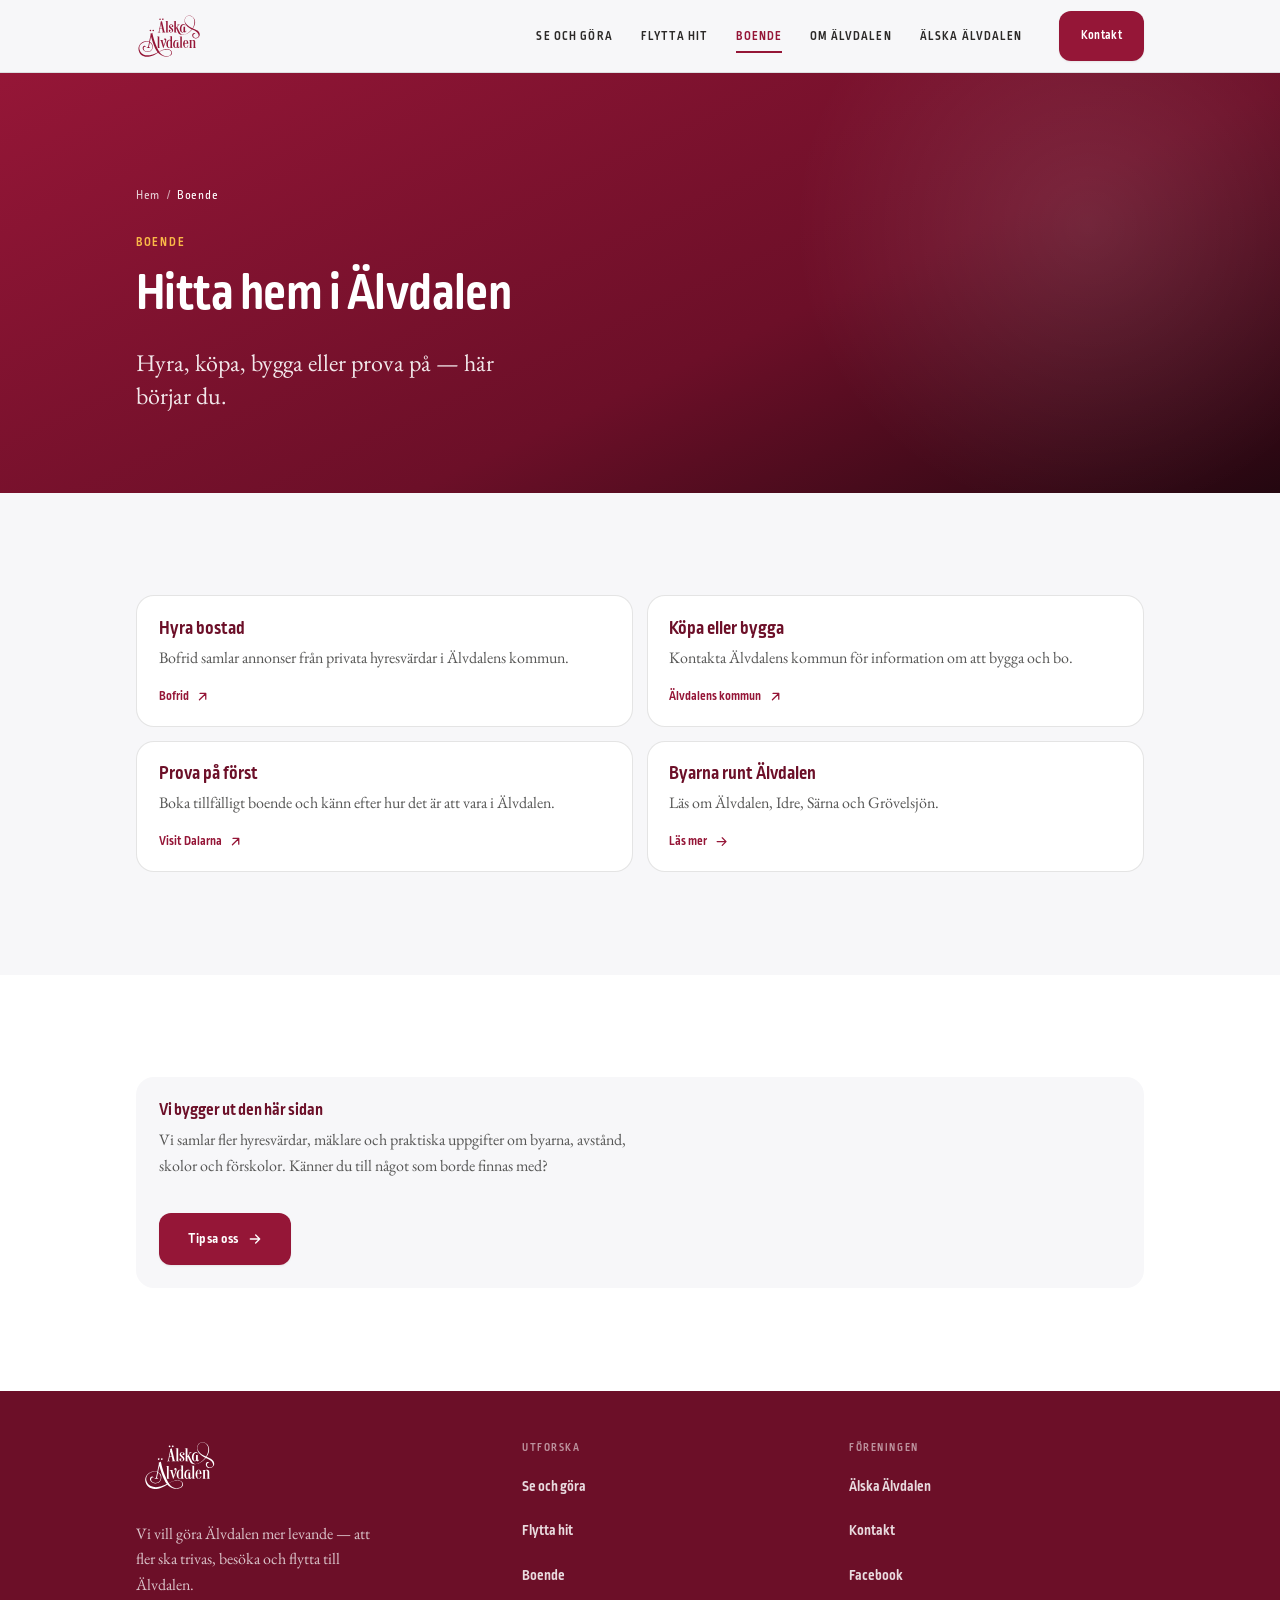
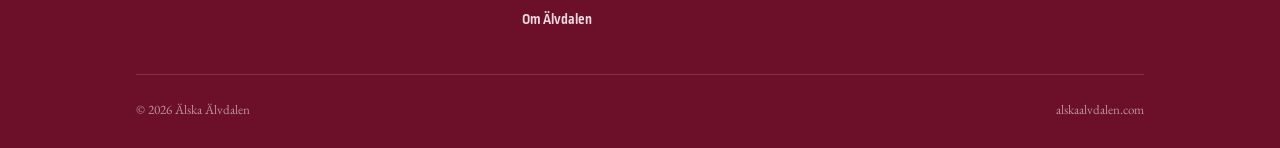
==== boende.html @ d8b23eca "Ny version utifrån mötet 26 okt: målgruppsstruktur, mobil-först, utan video - Ny struktur: Hem, Se o" ====
<!doctype html>
<html lang="sv">
<head>
  <meta charset="UTF-8">
  <meta name="viewport" content="width=device-width, initial-scale=1, viewport-fit=cover">
  <title>Boende i Älvdalen — hyra, köpa och bygga | Älska Älvdalen</title>
  <meta name="description" content="Hitta hem i Älvdalen: hyresbostäder, att köpa eller bygga, tillfälligt boende och byarna runt Älvdalen.">
  <link rel="canonical" href="https://alskaalvdalen.com/boende.html">
  <script>document.documentElement.classList.add('js')</script>

  <link rel="icon" href="assets/img/favicon/favicon.ico" sizes="32x32">
  <link rel="icon" type="image/png" sizes="192x192" href="assets/img/favicon/icon-192.png">
  <link rel="apple-touch-icon" href="assets/img/favicon/apple-touch-icon.png">
  <link rel="manifest" href="assets/img/favicon/site.webmanifest">
  <meta name="theme-color" content="#951637">

  <meta property="og:type" content="website">
  <meta property="og:site_name" content="Älska Älvdalen">
  <meta property="og:title" content="Boende i Älvdalen — hyra, köpa och bygga | Älska Älvdalen">
  <meta property="og:description" content="Hitta hem i Älvdalen: hyresbostäder, att köpa eller bygga, tillfälligt boende och byarna runt Älvdalen.">
  <meta property="og:image" content="https://alskaalvdalen.com/assets/img/og-image.jpg">
  <meta property="og:url" content="https://alskaalvdalen.com/boende.html">
  <meta property="og:locale" content="sv_SE">
  <meta name="twitter:card" content="summary_large_image">
  <meta name="twitter:title" content="Boende i Älvdalen — hyra, köpa och bygga | Älska Älvdalen">
  <meta name="twitter:description" content="Hitta hem i Älvdalen: hyresbostäder, att köpa eller bygga, tillfälligt boende och byarna runt Älvdalen.">
  <meta name="twitter:image" content="https://alskaalvdalen.com/assets/img/og-image.jpg">

  <link rel="stylesheet" href="assets/css/style.css">
</head>
<body>
  <a class="skip-link" href="#main">Hoppa till innehåll</a>

  <header class="site-header">
    <div class="wrap site-header__inner">
      <a class="wordmark" href="index.html" aria-label="Älska Älvdalen, startsidan">
        <img src="assets/img/logo/alska-alvdalen-purpur.svg" alt="Älska Älvdalen" width="120" height="48">
      </a>
      <button class="nav-toggle" aria-expanded="false" aria-controls="primary-nav" aria-label="Öppna meny">
        <span class="nav-toggle__bar"></span>
        <span class="nav-toggle__bar"></span>
        <span class="nav-toggle__bar"></span>
      </button>
      <nav class="nav" id="primary-nav" data-open="false" aria-label="Huvudmeny">
        <a class="nav__link" href="se-och-gora.html">Se och göra</a>
        <a class="nav__link" href="flytta-hit.html">Flytta hit</a>
        <a class="nav__link" href="boende.html" aria-current="page">Boende</a>
        <a class="nav__link" href="om-alvdalen.html">Om Älvdalen</a>
        <a class="nav__link" href="alska-alvdalen.html">Älska Älvdalen</a>
        <div class="nav__cta"><a class="btn btn--primary" href="kontakt.html">Kontakt</a></div>
        <p class="nav__meta">Vi vill göra Älvdalen mer levande</p>
      </nav>
    </div>
  </header>

  <main id="main">
    <section class="page-hero page-hero--mark">
      <div class="wrap">
        <p class="crumbs"><a href="index.html">Hem</a><span>/</span>Boende</p>
        <p class="eyebrow">Boende</p>
        <h1>Hitta hem i Älvdalen</h1>
        <p class="page-hero__lead">Hyra, köpa, bygga eller prova på — här börjar du.</p>
      </div>
    </section>

    <section class="section section--tint">
      <div class="wrap">
        <div class="link-grid">
          <a class="link-card reveal" href="https://bofrid.se/en/rent-housing/dalarnas-lan/alvdalen" target="_blank" rel="noopener">
            <h3>Hyra bostad</h3>
            <p>Bofrid samlar annonser från privata hyresvärdar i Älvdalens kommun.</p>
            <span class="link-card__go">Bofrid <svg viewBox="0 0 24 24" fill="none" stroke="currentColor" stroke-width="2" stroke-linecap="round" stroke-linejoin="round" aria-hidden="true"><path d="M7 17L17 7M8 7h9v9"/></svg></span>
          </a>
          <a class="link-card reveal" href="https://www.alvdalen.se" target="_blank" rel="noopener">
            <h3>Köpa eller bygga</h3>
            <p>Kontakta Älvdalens kommun för information om att bygga och bo.</p>
            <span class="link-card__go">Älvdalens kommun <svg viewBox="0 0 24 24" fill="none" stroke="currentColor" stroke-width="2" stroke-linecap="round" stroke-linejoin="round" aria-hidden="true"><path d="M7 17L17 7M8 7h9v9"/></svg></span>
          </a>
          <a class="link-card reveal" href="https://www.visitdalarna.se/boende/alvdalen" target="_blank" rel="noopener">
            <h3>Prova på först</h3>
            <p>Boka tillfälligt boende och känn efter hur det är att vara i Älvdalen.</p>
            <span class="link-card__go">Visit Dalarna <svg viewBox="0 0 24 24" fill="none" stroke="currentColor" stroke-width="2" stroke-linecap="round" stroke-linejoin="round" aria-hidden="true"><path d="M7 17L17 7M8 7h9v9"/></svg></span>
          </a>
          <a class="link-card reveal" href="om-alvdalen.html#byarna">
            <h3>Byarna runt Älvdalen</h3>
            <p>Läs om Älvdalen, Idre, Särna och Grövelsjön.</p>
            <span class="link-card__go">Läs mer <svg viewBox="0 0 24 24" fill="none" stroke="currentColor" stroke-width="2" stroke-linecap="round" stroke-linejoin="round" aria-hidden="true"><path d="M5 12h14M13 6l6 6-6 6"/></svg></span>
          </a>
        </div>
      </div>
    </section>

    <section class="section section--ljus">
      <div class="wrap">
        <div class="note reveal">
          <h3>Vi bygger ut den här sidan</h3>
          <p>Vi samlar fler hyresvärdar, mäklare och praktiska uppgifter om byarna, avstånd, skolor och förskolor. Känner du till något som borde finnas med?</p>
          <a class="btn btn--primary" href="kontakt.html">Tipsa oss <svg viewBox="0 0 24 24" fill="none" stroke="currentColor" stroke-width="2" stroke-linecap="round" stroke-linejoin="round" aria-hidden="true"><path d="M5 12h14M13 6l6 6-6 6"/></svg></a>
        </div>
      </div>
    </section>
  </main>

  <footer class="site-footer">
    <div class="wrap">
      <div class="footer-grid">
        <div>
          <a class="wordmark" href="index.html" aria-label="Älska Älvdalen, startsidan">
            <img src="assets/img/logo/alska-alvdalen-vit.svg" alt="Älska Älvdalen" width="120" height="48">
          </a>
          <p class="footer-tag">Vi vill göra Älvdalen mer levande — att fler ska trivas, besöka och flytta till Älvdalen.</p>
        </div>
        <nav class="footer-nav" aria-label="Utforska">
          <span class="footer-nav__label">Utforska</span>
          <a href="se-och-gora.html">Se och göra</a>
          <a href="flytta-hit.html">Flytta hit</a>
          <a href="boende.html">Boende</a>
          <a href="om-alvdalen.html">Om Älvdalen</a>
        </nav>
        <nav class="footer-nav" aria-label="Föreningen">
          <span class="footer-nav__label">Föreningen</span>
          <a href="alska-alvdalen.html">Älska Älvdalen</a>
          <a href="kontakt.html">Kontakt</a>
          <a href="https://facebook.com/alskaalvdalen" target="_blank" rel="noopener">Facebook</a>
        </nav>
      </div>
      <div class="footer-bottom">
        <span>© <span id="year"></span> Älska Älvdalen</span>
        <span>alskaalvdalen.com</span>
      </div>
    </div>
  </footer>

  <script src="assets/js/main.js"></script>
  <script>document.getElementById('year').textContent = new Date().getFullYear();</script>
</body>
</html>
---- assets/css/style.css ----
/* ==========================================================================
   Älska Älvdalen — stylesheet (mobil-först)
   Byggd efter Grafisk manual 2015. Färgvärden är de officiella ur manualens
   avsnitt 3.1 (CMYK/RGB/Pantone), extraherade exakt:
     Purpur     CMYK 27/100/62/28  RGB 149/22/55   Pantone 1955 C
     Skogsgrön  CMYK 75/38/95/31   RGB 66/100/46   Pantone 7742 C
     Solgul     CMYK 0/32/78/0     RGB 250/185/72  Pantone 136 C
     Mörkgrå    CMYK 0/0/0/80      RGB 87/87/86
     Ljusgrå    CMYK 4/3/2/0       RGB 247/247/249
   Stilarna skrivs för liten skärm först; större skärmar läggs på med
   min-width. ========================================================================== */

/* -- Typsnitt --------------------------------------------------------------- */
/* Ropa Soft Pro är på plats (riktiga fontfiler). Garamond Premier Pro saknas
   fortfarande för brödtexten — EB Garamond från Google Fonts fyller in tills
   dess. Se assets/fonts/README.md. */
@import url('https://fonts.googleapis.com/css2?family=EB+Garamond:ital,wght@0,400;0,500;0,600;1,400&display=swap');

@font-face {
  font-family: 'Ropa Soft Pro';
  src: url('../fonts/ropa-soft-pro-light.woff2') format('woff2');
  font-weight: 300;
  font-style: normal;
  font-display: swap;
}
@font-face {
  font-family: 'Ropa Soft Pro';
  src: url('../fonts/ropa-soft-pro-regular.woff2') format('woff2');
  font-weight: 400;
  font-style: normal;
  font-display: swap;
}
@font-face {
  font-family: 'Ropa Soft Pro';
  src: url('../fonts/ropa-soft-pro-bold.woff2') format('woff2');
  font-weight: 700;
  font-style: normal;
  font-display: swap;
}

:root {
  /* Färger — exakt ur grafisk manual 3.1 */
  --purpur: #951637;
  --purpur-dark: #6c0f28;
  --purpur-deep: #240710;
  --skogsgron: #42642E;
  --skogsgron-dark: #2f4a20;
  --solgul: #FAB948;
  --morkgra: #575756;
  --ljusgra: #F7F7F9;
  --vit: #FFFFFF;
  --text: #2c2a29;
  --linje: rgba(87, 87, 86, 0.16);

  --font-heading: 'Ropa Soft Pro', system-ui, sans-serif;
  --font-body: 'EB Garamond', 'Garamond Premier Pro', Georgia, serif;

  /* Typografisk skala (fluid) */
  --step-0: clamp(1.0625rem, 1rem + 0.3vw, 1.1875rem);
  --step-1: clamp(1.25rem, 1.15rem + 0.5vw, 1.5rem);
  --step-2: clamp(1.7rem, 1.45rem + 1.2vw, 2.5rem);
  --step-3: clamp(2.1rem, 1.7rem + 2vw, 3.6rem);
  --step-4: clamp(2.5rem, 2rem + 3vw, 4.75rem);

  --content-width: 70rem;
  --gutter: clamp(1.25rem, 5vw, 3.5rem);
  --header-h: 64px;

  /* Formspråk */
  --radius-sm: 8px;
  --radius-md: 12px;
  --radius-lg: 18px;
  --shadow-sm: 0 1px 2px rgba(36, 7, 16, 0.08);
  --shadow-md: 0 10px 24px -8px rgba(36, 7, 16, 0.22);
  --shadow-lg: 0 24px 48px -16px rgba(36, 7, 16, 0.3);
  --ease: cubic-bezier(0.22, 0.8, 0.28, 1);
}

/* -- Reset ----------------------------------------------------------------- */
*, *::before, *::after { box-sizing: border-box; }
html { scroll-behavior: smooth; scroll-padding-top: calc(var(--header-h) + 1rem); -webkit-text-size-adjust: 100%; }
html.nav-open { overflow: hidden; }
body {
  margin: 0;
  background: var(--ljusgra);
  color: var(--text);
  font-family: var(--font-body);
  font-size: var(--step-0);
  line-height: 1.62;
  -webkit-font-smoothing: antialiased;
}
img { max-width: 100%; display: block; }
a { color: inherit; }
h1, h2, h3, h4 {
  font-family: var(--font-heading);
  font-weight: 700;
  line-height: 1.15;
  margin: 0 0 0.5em;
  color: var(--purpur-dark);
  text-wrap: balance;
}
h2 { font-size: var(--step-2); }
h3 { font-size: var(--step-1); }
p { max-width: 62ch; margin: 0 0 1.1em; }
p:last-child { margin-bottom: 0; }
::selection { background: var(--solgul); color: var(--purpur-deep); }

@media (prefers-reduced-motion: reduce) {
  html { scroll-behavior: auto; }
  * { animation-duration: 0.001ms !important; transition-duration: 0.001ms !important; }
}

:focus-visible {
  outline: 3px solid var(--solgul);
  outline-offset: 3px;
  border-radius: 2px;
}

/* -- Layout ----------------------------------------------------------------- */
.wrap {
  max-width: var(--content-width);
  margin-inline: auto;
  padding-inline: var(--gutter);
}
.section { padding-block: clamp(3rem, 8vw, 6.5rem); }
.section--tight { padding-block: clamp(2rem, 5vw, 3.5rem); }
.section--purpur { background: var(--purpur); color: var(--vit); }
.section--purpur h2, .section--purpur h3 { color: var(--vit); }
.section--skog { background: var(--skogsgron); color: var(--vit); }
.section--skog h2, .section--skog h3 { color: var(--vit); }
.section--tint { background: var(--ljusgra); }
.section--ljus { background: var(--vit); }

.eyebrow {
  display: inline-block;
  font-family: var(--font-heading);
  font-weight: 600;
  font-size: 0.78rem;
  letter-spacing: 0.14em;
  text-transform: uppercase;
  color: var(--purpur);
  margin: 0 0 0.85rem;
}
.section--purpur .eyebrow, .section--skog .eyebrow,
.hero .eyebrow, .page-hero .eyebrow, .section--photobg .eyebrow { color: var(--solgul); }

.section-head { max-width: 40rem; margin-bottom: clamp(1.75rem, 5vw, 3rem); }
.section-head--center { margin-inline: auto; text-align: center; }
.section-head--center p { margin-inline: auto; }
.section-head h2 { margin-bottom: 0.4em; }
.section-head p:last-child { color: var(--morkgra); }
.section--purpur .section-head p:last-child,
.section--skog .section-head p:last-child { color: rgba(255,255,255,0.85); }

.lead { font-size: var(--step-1); line-height: 1.45; }

/* -- Header / navigation (mobil: helskärmsmeny under headern) ---------------- */
.site-header {
  position: sticky;
  top: 0;
  z-index: 50;
  border-bottom: 1px solid var(--linje);
}
/* Bakgrund + blur ligger på ett pseudoelement: backdrop-filter direkt på
   headern skulle göra den till containing block för den fasta mobilmenyn. */
.site-header::before {
  content: "";
  position: absolute;
  inset: 0;
  z-index: -1;
  background: rgba(247, 247, 249, 0.92);
  backdrop-filter: blur(10px) saturate(1.4);
  -webkit-backdrop-filter: blur(10px) saturate(1.4);
}
.site-header__inner {
  display: flex;
  align-items: center;
  justify-content: space-between;
  height: var(--header-h);
}
.wordmark { display: inline-flex; }
.wordmark img { height: 40px; width: auto; }

.nav-toggle {
  display: inline-flex;
  flex-direction: column;
  justify-content: center;
  align-items: center;
  gap: 5px;
  width: 46px;
  height: 46px;
  margin-right: -10px;
  background: none;
  border: none;
  border-radius: var(--radius-sm);
  padding: 0;
  cursor: pointer;
  -webkit-tap-highlight-color: transparent;
}
.nav-toggle:active { background: rgba(149, 22, 55, 0.08); }
.nav-toggle__bar {
  display: block;
  width: 22px;
  height: 2px;
  background: var(--purpur-dark);
  border-radius: 2px;
  transition: transform 0.28s var(--ease), opacity 0.2s ease;
}
.nav-toggle[aria-expanded="true"] .nav-toggle__bar:nth-child(1) { transform: translateY(7px) rotate(45deg); }
.nav-toggle[aria-expanded="true"] .nav-toggle__bar:nth-child(2) { opacity: 0; }
.nav-toggle[aria-expanded="true"] .nav-toggle__bar:nth-child(3) { transform: translateY(-7px) rotate(-45deg); }

.nav {
  position: fixed;
  inset: var(--header-h) 0 0 0;
  background: var(--vit);
  display: flex;
  flex-direction: column;
  padding: 1rem var(--gutter) calc(1.5rem + env(safe-area-inset-bottom));
  overflow-y: auto;
  visibility: hidden;
  opacity: 0;
  transform: translateY(-8px);
  transition: opacity 0.22s var(--ease), transform 0.22s var(--ease), visibility 0s linear 0.22s;
}
.nav[data-open="true"] {
  visibility: visible;
  opacity: 1;
  transform: none;
  transition-delay: 0s;
}
.nav__link {
  display: flex;
  align-items: center;
  justify-content: space-between;
  font-family: var(--font-heading);
  font-weight: 700;
  font-size: 1.4rem;
  color: var(--purpur-dark);
  text-decoration: none;
  padding: 1.05rem 0;
  border-bottom: 1px solid var(--linje);
  min-height: 56px;
}
.nav__link::after {
  content: "";
  width: 10px;
  height: 10px;
  border-top: 2px solid rgba(149, 22, 55, 0.45);
  border-right: 2px solid rgba(149, 22, 55, 0.45);
  transform: rotate(45deg);
  flex: none;
}
.nav__link[aria-current="page"] { color: var(--purpur); }
.nav__cta { margin-top: auto; padding-top: 1.75rem; }
.nav__cta .btn { width: 100%; }
.nav__meta {
  margin-top: 1.25rem;
  font-size: 0.9rem;
  color: var(--morkgra);
  text-align: center;
}

@media (min-width: 62rem) {
  :root { --header-h: 72px; }
  .wordmark img { height: 46px; }
  .nav-toggle { display: none; }
  .nav {
    position: static;
    inset: auto;
    flex-direction: row;
    align-items: center;
    gap: clamp(1.1rem, 2.2vw, 2rem);
    background: none;
    padding: 0;
    overflow: visible;
    visibility: visible;
    opacity: 1;
    transform: none;
  }
  .nav__link {
    position: relative;
    font-weight: 600;
    font-size: 0.78rem;
    letter-spacing: 0.09em;
    text-transform: uppercase;
    color: var(--text);
    padding: 0.4rem 0;
    border-bottom: none;
    min-height: 0;
  }
  .nav__link::after {
    content: "";
    position: absolute;
    left: 0; right: 100%; bottom: 0;
    width: auto; height: 2px;
    border: none;
    background: var(--purpur);
    transform: none;
    transition: right 0.25s var(--ease);
  }
  .nav__link:hover, .nav__link:focus-visible, .nav__link[aria-current="page"] { color: var(--purpur); }
  .nav__link:hover::after, .nav__link:focus-visible::after, .nav__link[aria-current="page"]::after { right: 0; }
  .nav__cta { margin: 0 0 0 0.5rem; padding: 0; }
  .nav__cta .btn { width: auto; padding: 0.7rem 1.3rem; font-size: 0.8rem; }
  .nav__meta { display: none; }
}

/* -- Knappar -------------------------------------------------------------------
   Bas + varianter, med riktiga hover/active-lägen. Minst 48 px höga på mobil. */
.btn {
  position: relative;
  display: inline-flex;
  align-items: center;
  justify-content: center;
  gap: 0.55rem;
  font-family: var(--font-heading);
  font-weight: 600;
  font-size: 0.9rem;
  letter-spacing: 0.03em;
  min-height: 50px;
  padding: 0.85rem 1.7rem;
  border-radius: var(--radius-md);
  text-decoration: none;
  border: 1.5px solid transparent;
  cursor: pointer;
  -webkit-tap-highlight-color: transparent;
  transition: transform 0.2s var(--ease), box-shadow 0.2s var(--ease),
    background-color 0.2s var(--ease), border-color 0.2s var(--ease), color 0.2s var(--ease);
}
.btn svg { width: 1rem; height: 1rem; flex: none; transition: transform 0.2s var(--ease); }
.btn:hover svg { transform: translateX(3px); }
.btn:active { transform: translateY(0) scale(0.98); }

.btn--primary { background: var(--purpur); color: var(--vit); box-shadow: var(--shadow-sm); }
.btn--primary:hover { background: var(--purpur-dark); transform: translateY(-2px); box-shadow: var(--shadow-md); }

.btn--light { background: var(--vit); color: var(--purpur-dark); box-shadow: var(--shadow-sm); }
.btn--light:hover { background: var(--ljusgra); transform: translateY(-2px); box-shadow: var(--shadow-md); }

.btn--accent { background: var(--solgul); color: var(--purpur-dark); box-shadow: var(--shadow-sm); }
.btn--accent:hover { background: #ffc568; transform: translateY(-2px); box-shadow: 0 10px 24px -8px rgba(144, 93, 11, 0.35); }

.btn--ghost-light {
  background: rgba(255,255,255,0.08);
  color: var(--vit);
  border-color: rgba(255,255,255,0.6);
  backdrop-filter: blur(3px);
}
.btn--ghost-light:hover { background: rgba(255,255,255,0.18); border-color: var(--vit); transform: translateY(-2px); }

.btn--outline { background: transparent; color: var(--purpur); border-color: rgba(149, 22, 55, 0.35); }
.btn--outline:hover { border-color: var(--purpur); background: rgba(149, 22, 55, 0.05); transform: translateY(-2px); }

.btn-row { display: flex; flex-direction: column; gap: 0.75rem; }
@media (min-width: 30rem) { .btn-row { flex-direction: row; flex-wrap: wrap; } }

/* -- Hero (startsida: foto) + sidhero ------------------------------------------ */
.hero {
  position: relative;
  isolation: isolate;
  overflow: hidden;
  display: flex;
  align-items: flex-end;
  color: var(--vit);
  background: linear-gradient(155deg, var(--purpur) 0%, var(--purpur-dark) 60%, var(--purpur-deep) 100%);
  min-height: min(74svh, 640px);
}
.hero__media { position: absolute; inset: 0; z-index: -1; }
.hero__media img { width: 100%; height: 100%; object-fit: cover; object-position: 40% 78%; }
.hero__media::after {
  content: "";
  position: absolute;
  inset: 0;
  background:
    linear-gradient(0deg, rgba(36,7,16,0.74) 0%, rgba(80,12,32,0.34) 48%, rgba(108,15,40,0) 100%);
}
.hero__inner {
  width: 100%;
  padding-top: 4rem;
  padding-bottom: clamp(5.5rem, 14vw, 8rem);
}
.hero h1 {
  color: var(--vit);
  font-size: var(--step-4);
  line-height: 1.04;
  letter-spacing: -0.01em;
  max-width: 16ch;
  margin-bottom: 0.5em;
  text-shadow: 0 2px 24px rgba(36,7,16,0.35);
}
.hero__lead {
  font-size: var(--step-1);
  line-height: 1.4;
  color: rgba(255,255,255,0.92);
  max-width: 30ch;
  margin-bottom: 1.75rem;
}

/* Sidhero: lägre, för undersidor. Fotobakgrund eller varumärkesgrafik. */
.page-hero {
  position: relative;
  isolation: isolate;
  overflow: hidden;
  color: var(--vit);
  background: linear-gradient(155deg, var(--purpur) 0%, var(--purpur-dark) 60%, var(--purpur-deep) 100%);
  padding-block: clamp(3.5rem, 11vw, 7rem) clamp(2.75rem, 8vw, 5rem);
}
.page-hero--skog { background: linear-gradient(155deg, var(--skogsgron) 0%, var(--skogsgron-dark) 70%, #1b2d12 100%); }
.page-hero__media { position: absolute; inset: 0; z-index: -1; }
.page-hero__media img { width: 100%; height: 100%; object-fit: cover; object-position: 50% 55%; }
.page-hero__media::after {
  content: "";
  position: absolute; inset: 0;
  background: linear-gradient(0deg, rgba(36,7,16,0.78) 0%, rgba(80,12,32,0.5) 55%, rgba(80,12,32,0.28) 100%);
}
/* Diskret ljusfläck i hörnet i stället för bildmotiv: håller sidhuvudet rent */
.page-hero--mark::before {
  content: "";
  position: absolute;
  z-index: -1;
  right: -10%;
  top: -40%;
  width: min(90vw, 640px);
  aspect-ratio: 1;
  border-radius: 50%;
  background: radial-gradient(circle, rgba(255,255,255,0.1) 0%, rgba(255,255,255,0) 65%);
  pointer-events: none;
}
.page-hero h1 {
  color: var(--vit);
  font-size: var(--step-3);
  line-height: 1.06;
  letter-spacing: -0.01em;
  max-width: 18ch;
  margin-bottom: 0.45em;
}
.page-hero__lead {
  font-size: var(--step-1);
  line-height: 1.4;
  color: rgba(255,255,255,0.9);
  max-width: 34ch;
  margin: 0;
}
.crumbs { margin: 0 0 1.25rem; font-family: var(--font-heading); font-size: 0.78rem; letter-spacing: 0.06em; }
.crumbs a { color: rgba(255,255,255,0.8); text-decoration: none; }
.crumbs a:hover { color: var(--vit); text-decoration: underline; }
.crumbs span { margin-inline: 0.4rem; opacity: 0.6; }

/* -- Målgruppskort (startsidans tre ingångar) ---------------------------------- */
.audience {
  position: relative;
  z-index: 2;
  margin-top: calc(-1 * clamp(3rem, 9vw, 4.5rem));
  display: grid;
  gap: 0.9rem;
}
@media (min-width: 48rem) { .audience { grid-template-columns: repeat(3, minmax(0, 1fr)); gap: 1.25rem; } }

.aud-card {
  display: flex;
  flex-direction: column;
  min-height: 11rem;
  background: var(--vit);
  color: var(--text);
  border-radius: var(--radius-lg);
  padding: 1.5rem 1.4rem 1.35rem;
  text-decoration: none;
  box-shadow: var(--shadow-lg);
  transition: transform 0.25s var(--ease), box-shadow 0.25s var(--ease);
  -webkit-tap-highlight-color: transparent;
}
.aud-card:hover { transform: translateY(-4px); }
.aud-card:active { transform: scale(0.99); }
.aud-card__icon {
  width: 2.75rem; height: 2.75rem;
  border-radius: 50%;
  display: grid; place-items: center;
  background: rgba(149, 22, 55, 0.09);
  color: var(--purpur);
  margin-bottom: 1rem;
}
.aud-card__icon svg { width: 1.35rem; height: 1.35rem; }
.aud-card h3 { font-size: 1.4rem; margin-bottom: 0.35rem; }
.aud-card p { font-size: 1rem; line-height: 1.5; color: var(--morkgra); margin-bottom: 1rem; }
.aud-card__go {
  margin-top: auto;
  display: inline-flex; align-items: center; gap: 0.45rem;
  font-family: var(--font-heading); font-weight: 600; font-size: 0.85rem;
  color: var(--purpur);
}
.aud-card__go svg { width: 1rem; height: 1rem; transition: transform 0.2s var(--ease); }
.aud-card:hover .aud-card__go svg { transform: translateX(4px); }

.aud-card--purpur { background: var(--purpur); }
.aud-card--purpur h3, .aud-card--purpur .aud-card__go { color: var(--vit); }
.aud-card--purpur p { color: rgba(255,255,255,0.86); }
.aud-card--purpur .aud-card__icon { background: rgba(255,255,255,0.15); color: var(--vit); }
.aud-card--skog { background: var(--skogsgron); }
.aud-card--skog h3, .aud-card--skog .aud-card__go { color: var(--vit); }
.aud-card--skog p { color: rgba(255,255,255,0.88); }
.aud-card--skog .aud-card__icon { background: rgba(255,255,255,0.15); color: var(--vit); }

/* -- Faktakort: horisontell svep-lista på mobil, rutnät på desktop ------------ */
.scroller {
  display: flex;
  gap: 0.9rem;
  overflow-x: auto;
  scroll-snap-type: x mandatory;
  -webkit-overflow-scrolling: touch;
  margin-inline: calc(var(--gutter) * -1);
  padding: 0.25rem var(--gutter) 1.25rem;
  scroll-padding-inline: var(--gutter);
  scrollbar-width: none;
}
.scroller::-webkit-scrollbar { display: none; }
.fact {
  flex: 0 0 78%;
  max-width: 20rem;
  scroll-snap-align: start;
  background: var(--vit);
  border: 1px solid var(--linje);
  border-radius: var(--radius-lg);
  padding: 1.4rem 1.3rem;
}
.fact h3 { font-size: 1.15rem; margin-bottom: 0.4rem; }
.fact p { font-size: 1rem; line-height: 1.5; color: var(--morkgra); }
.scroller + .btn { margin-top: 1.5rem; }
@media (max-width: 47.99rem) { .scroller + .btn { margin-top: 0.25rem; } }
.fact__tag {
  display: inline-block;
  font-family: var(--font-heading); font-weight: 600;
  font-size: 0.68rem; letter-spacing: 0.12em; text-transform: uppercase;
  color: var(--skogsgron);
  margin-bottom: 0.6rem;
}
@media (min-width: 48rem) {
  .scroller {
    display: grid;
    grid-template-columns: repeat(3, minmax(0, 1fr));
    overflow: visible;
    margin-inline: 0;
    padding: 0;
  }
  .fact { flex: none; max-width: none; }
}

/* -- Länkkort (externa/interna ingångar) --------------------------------------- */
.link-grid { display: grid; gap: 0.85rem; }
@media (min-width: 38rem) { .link-grid { grid-template-columns: repeat(2, minmax(0, 1fr)); } }
@media (min-width: 62rem) { .link-grid--3 { grid-template-columns: repeat(3, minmax(0, 1fr)); } }

.link-card {
  display: flex;
  flex-direction: column;
  background: var(--vit);
  border: 1px solid var(--linje);
  border-radius: var(--radius-lg);
  padding: 1.35rem 1.35rem 1.2rem;
  text-decoration: none;
  color: var(--text);
  transition: transform 0.22s var(--ease), box-shadow 0.22s var(--ease), border-color 0.22s var(--ease);
  -webkit-tap-highlight-color: transparent;
}
.link-card:hover { transform: translateY(-3px); box-shadow: var(--shadow-md); border-color: rgba(149,22,55,0.3); }
.link-card h3 { font-size: 1.2rem; margin-bottom: 0.35rem; }
.link-card p { font-size: 1rem; line-height: 1.5; color: var(--morkgra); margin-bottom: 1rem; }
.link-card__go {
  margin-top: auto;
  display: inline-flex; align-items: center; gap: 0.4rem;
  font-family: var(--font-heading); font-weight: 600; font-size: 0.82rem;
  color: var(--purpur);
}
.link-card__go svg { width: 0.95rem; height: 0.95rem; transition: transform 0.2s var(--ease); }
.link-card:hover .link-card__go svg { transform: translateX(3px); }
.section--tint .link-card, .section--ljus .link-card { background: var(--vit); }
.section--ljus .link-card { background: var(--ljusgra); border-color: transparent; }
.section--ljus .link-card:hover { background: var(--vit); border-color: rgba(149,22,55,0.3); }

/* Kompakt rad-lista (t.ex. ingångar på Flytta hit) */
.entry-list { display: grid; gap: 0.6rem; margin: 0; padding: 0; list-style: none; }
@media (min-width: 38rem) { .entry-list { grid-template-columns: repeat(2, minmax(0, 1fr)); } }
@media (min-width: 62rem) { .entry-list { grid-template-columns: repeat(3, minmax(0, 1fr)); } }
.entry-list a {
  display: flex; align-items: center; justify-content: space-between; gap: 1rem;
  min-height: 60px;
  padding: 0.9rem 1.1rem;
  background: var(--vit);
  border: 1px solid var(--linje);
  border-radius: var(--radius-md);
  text-decoration: none;
  font-family: var(--font-heading); font-weight: 600; font-size: 1.02rem;
  color: var(--purpur-dark);
  transition: border-color 0.2s var(--ease), transform 0.2s var(--ease), box-shadow 0.2s var(--ease);
}
.entry-list a:hover { border-color: rgba(149,22,55,0.35); transform: translateY(-2px); box-shadow: var(--shadow-sm); }
.entry-list svg { width: 1rem; height: 1rem; color: var(--purpur); flex: none; }

/* -- Evenemangskort ------------------------------------------------------------ */
.event-cta {
  display: grid;
  gap: 1.25rem;
  background: var(--vit);
  border: 1px solid var(--linje);
  border-radius: var(--radius-lg);
  padding: clamp(1.5rem, 4vw, 2.25rem);
  box-shadow: var(--shadow-sm);
}
.event-cta__icon {
  width: 3.25rem; height: 3.25rem;
  border-radius: var(--radius-md);
  display: grid; place-items: center;
  background: var(--purpur);
  color: var(--vit);
}
.event-cta__icon svg { width: 1.6rem; height: 1.6rem; }
.event-cta h2, .event-cta h3 { margin-bottom: 0.35rem; }
.event-cta p { color: var(--morkgra); }
@media (min-width: 48rem) {
  .event-cta { grid-template-columns: auto 1fr auto; align-items: center; gap: 1.75rem; }
}

/* -- Split (bild + text) ------------------------------------------------------- */
.split { display: grid; gap: clamp(1.75rem, 5vw, 4rem); align-items: center; }
@media (min-width: 48rem) {
  .split { grid-template-columns: minmax(0, 1fr) minmax(0, 1fr); }
  .split--reverse .split__media { order: 2; }
}
.split__media {
  aspect-ratio: 4 / 3;
  border-radius: var(--radius-lg);
  overflow: hidden;
  position: relative;
  box-shadow: var(--shadow-md);
}
@media (min-width: 48rem) { .split__media { aspect-ratio: 4 / 5; } }
.split__media img { width: 100%; height: 100%; object-fit: cover; }
.split__media--contain { aspect-ratio: auto; background: var(--vit); display: flex; align-items: center; }
.split__media--contain img { width: 100%; height: auto; object-fit: contain; }
.split h2 + p, .split .eyebrow + h2 { margin-top: 0; }
.split .btn { margin-top: 1.5rem; }

/* -- Statement + vision -------------------------------------------------------- */
.statement {
  max-width: 22ch;
  font-family: var(--font-heading);
  font-size: var(--step-3);
  line-height: 1.06;
  letter-spacing: -0.01em;
  color: var(--purpur-dark);
  margin: 0;
}
.statement--center { margin-inline: auto; text-align: center; }

.vision-grid { position: relative; display: grid; gap: 2.25rem; }
.vision-item + .vision-item { padding-top: 2.25rem; border-top: 1px solid rgba(149, 22, 55, 0.14); }
@media (min-width: 48rem) {
  .vision-grid { grid-template-columns: repeat(2, minmax(0, 1fr)); gap: clamp(2.5rem, 6vw, 4rem); }
  .vision-grid::before {
    content: "";
    position: absolute; top: 0.5rem; bottom: 0.5rem; left: 50%;
    width: 1px;
    background: rgba(149, 22, 55, 0.14);
  }
  .vision-item + .vision-item { padding-top: 0; border-top: none; }
}
.vision-item__mark {
  display: block;
  font-family: var(--font-body);
  font-style: italic;
  font-size: 4.25rem;
  line-height: 0.6;
  color: var(--purpur);
  opacity: 0.22;
  margin: 0 0 0.75rem -0.1rem;
}
.vision-item p {
  font-family: var(--font-heading);
  font-size: var(--step-1);
  font-weight: 400;
  color: var(--text);
  line-height: 1.3;
  max-width: 34ch;
}
.vision-quote {
  border-left: 2px solid rgba(149, 22, 55, 0.25);
  padding-left: 1.25rem;
  margin: 0 0 1.5rem;
}
.vision-quote:last-child { margin-bottom: 0; }
.vision-quote p {
  margin: 0;
  font-family: var(--font-heading);
  font-size: var(--step-1);
  font-weight: 400;
  line-height: 1.3;
}

/* Citatband (lila) */
.quote-band .wrap { max-width: 52rem; }
.quote-band blockquote { margin: 0; }
.quote-band blockquote p {
  font-family: var(--font-heading);
  font-size: var(--step-2);
  font-weight: 400;
  line-height: 1.2;
  max-width: 28ch;
  color: var(--vit);
}
.quote-band .vision-item__mark { color: var(--vit); opacity: 0.35; }

/* -- Helbild som sektionsbakgrund (Magasinet) ---------------------------------- */
.section--photobg {
  position: relative;
  background-image: var(--photo-bg);
  background-size: cover;
  background-position: center 35%;
  overflow: hidden;
  color: var(--vit);
}
.section--photobg::before {
  content: "";
  position: absolute; inset: 0;
  background: linear-gradient(155deg, rgba(149,22,55,0.82) 0%, rgba(108,15,40,0.86) 55%, rgba(50,8,21,0.9) 100%);
}
.section--photobg.section--photobg--skog::before {
  background: linear-gradient(155deg, rgba(66,100,46,0.82) 0%, rgba(44,70,30,0.87) 55%, rgba(24,38,16,0.92) 100%);
}
.section--photobg .wrap { position: relative; z-index: 1; max-width: 46rem; }
.section--photobg h2 { color: var(--vit); }
.section--photobg p { color: rgba(255,255,255,0.92); }
.section--photobg .btn { margin-top: 1.5rem; }

/* -- Notis / ruta ---------------------------------------------------------------- */
.note {
  background: var(--vit);
  border: 1px solid var(--linje);
  border-radius: var(--radius-lg);
  padding: 1.4rem 1.4rem;
}
.note h3 { font-size: 1.1rem; margin-bottom: 0.4rem; }
.note p { color: var(--morkgra); font-size: 1rem; }
.note .btn { margin-top: 1rem; }
.section--ljus .note { background: var(--ljusgra); border-color: transparent; }

/* -- Rubriksektion med ankare (Flytta hit) ----------------------------------------- */
.prose h2 { margin-top: 0; }
.prose p { max-width: 60ch; }
.prose .btn { margin-top: 1.25rem; }
.stack > * + * { margin-top: clamp(2.5rem, 6vw, 4rem); }

/* -- Kontakt -------------------------------------------------------------------- */
.contact-grid { display: grid; gap: clamp(2rem, 5vw, 4rem); }
@media (min-width: 52rem) { .contact-grid { grid-template-columns: minmax(0, 1fr) minmax(0, 1.1fr); } }
.contact-list { margin: 0 0 1.75rem; padding: 0; display: grid; gap: 1.4rem; }
.contact-list dt {
  font-family: var(--font-heading);
  font-size: 0.72rem;
  font-weight: 600;
  letter-spacing: 0.1em;
  text-transform: uppercase;
  color: var(--purpur);
  margin-bottom: 0.25rem;
}
.contact-list dd { margin: 0; font-size: 1.1rem; }
.contact-list a { text-decoration: underline; text-decoration-color: rgba(149,22,55,0.4); text-underline-offset: 3px; }
.contact-list__note { display: block; font-size: 0.95rem; color: var(--morkgra); margin-top: 0.3rem; }
.contact-member {
  font-size: 0.98rem;
  color: var(--morkgra);
  border-top: 1px solid var(--linje);
  padding-top: 1.25rem;
  max-width: 34rem;
}
.contact-member a { color: var(--purpur); text-decoration: underline; text-underline-offset: 3px; }

.form-field { margin-bottom: 1.15rem; display: grid; gap: 0.4rem; }
.form-field label { font-family: var(--font-heading); font-size: 0.82rem; font-weight: 600; letter-spacing: 0.02em; }
.form-field input, .form-field textarea, .form-field select {
  font-family: var(--font-body);
  font-size: 1.0625rem; /* 17px: undviker zoom i iOS */
  padding: 0.8rem 0.95rem;
  min-height: 50px;
  border: 1.5px solid rgba(87,87,86,0.25);
  border-radius: var(--radius-sm);
  background: var(--vit);
  color: var(--text);
  width: 100%;
  resize: vertical;
  transition: border-color 0.2s var(--ease), box-shadow 0.2s var(--ease);
}
.form-field select { appearance: none; background-image: linear-gradient(45deg, transparent 50%, var(--purpur) 50%), linear-gradient(135deg, var(--purpur) 50%, transparent 50%); background-position: calc(100% - 20px) 55%, calc(100% - 14px) 55%; background-size: 6px 6px; background-repeat: no-repeat; padding-right: 2.5rem; }
.form-field input:focus, .form-field textarea:focus, .form-field select:focus {
  outline: none;
  border-color: var(--purpur);
  box-shadow: 0 0 0 4px rgba(149, 22, 55, 0.1);
}
.form-note { font-size: 0.88rem; color: var(--morkgra); margin-top: 0.75rem; }
#contact-form .btn { width: 100%; }
@media (min-width: 30rem) { #contact-form .btn { width: auto; } }

/* -- Footer ------------------------------------------------------------------------- */
.site-footer { background: var(--purpur-dark); color: rgba(255,255,255,0.85); padding-block: 3rem 1.75rem; }
.site-footer .wordmark img { height: 56px; }
.footer-grid { display: grid; gap: 2rem; padding-bottom: 2rem; border-bottom: 1px solid rgba(255,255,255,0.15); }
.footer-tag { margin-top: 1rem; font-size: 1rem; color: rgba(255,255,255,0.75); max-width: 30ch; }
.footer-nav { display: grid; gap: 0.15rem; font-family: var(--font-heading); font-weight: 600; font-size: 0.95rem; }
.footer-nav a { text-decoration: none; padding: 0.55rem 0; transition: color 0.15s ease; }
.footer-nav a:hover { color: var(--solgul); }
.footer-nav__label {
  font-size: 0.7rem; letter-spacing: 0.14em; text-transform: uppercase;
  color: rgba(255,255,255,0.55); margin-bottom: 0.4rem;
}
.footer-bottom {
  padding-top: 1.5rem;
  font-size: 0.82rem;
  display: flex;
  justify-content: space-between;
  flex-wrap: wrap;
  gap: 0.5rem;
  color: rgba(255,255,255,0.55);
}
@media (min-width: 48rem) {
  .footer-grid { grid-template-columns: 1.2fr 1fr 1fr; align-items: start; }
}

/* -- Reveal-on-scroll (bara när JS är på, så innehållet aldrig döljs utan JS) ---- */
.js .reveal { opacity: 0; transform: translateY(14px); transition: opacity 0.6s var(--ease), transform 0.6s var(--ease); }
.js .reveal.is-visible { opacity: 1; transform: none; }
@media (prefers-reduced-motion: reduce) { .js .reveal { opacity: 1; transform: none; } }

/* -- Skip link ----------------------------------------------------------------------- */
.skip-link {
  position: absolute; left: -999px; top: auto;
  background: var(--purpur); color: var(--vit);
  padding: 0.75rem 1.25rem;
  border-radius: 0 0 var(--radius-sm) 0;
  z-index: 100;
}
.skip-link:focus { left: 0; top: 0; }
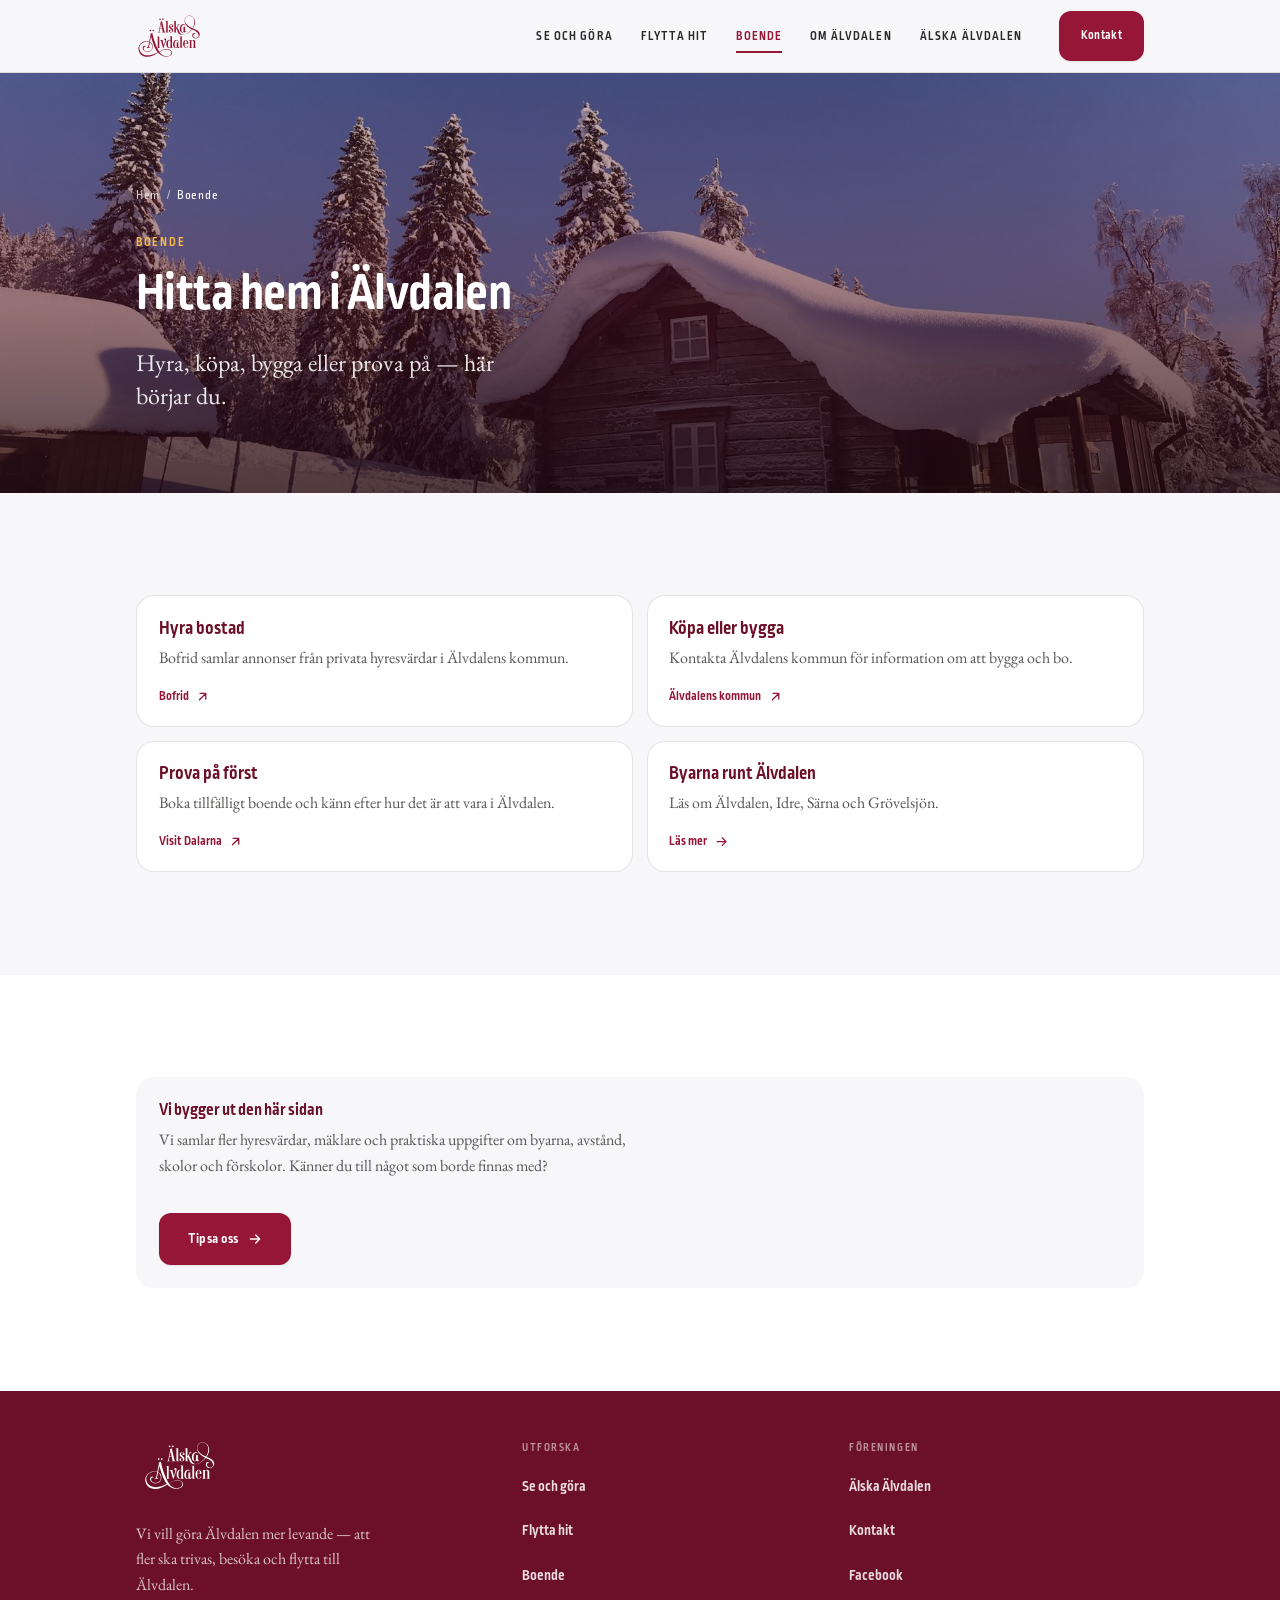
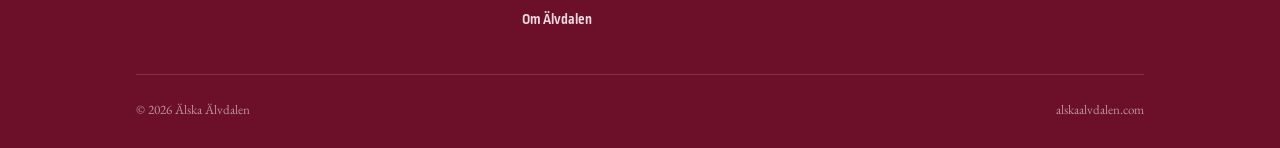
==== commit b22719f6: "Vinterbilder och ny ton: äventyr, friluftsliv och gemenskap - Nya vinterbilder i hero, fototiles, se" ====
--- a/boende.html
+++ b/boende.html
@@ -54,7 +54,8 @@
   </header>
 
   <main id="main">
-    <section class="page-hero page-hero--mark">
+    <section class="page-hero">
+    <div class="page-hero__media"><img src="assets/img/hero-slogbod.jpg" alt="Timmerstuga med snötyngt tak under klarblå himmel." width="1800" height="1125" style="object-position:50% 60%" fetchpriority="high"></div>
       <div class="wrap">
         <p class="crumbs"><a href="index.html">Hem</a><span>/</span>Boende</p>
         <p class="eyebrow">Boende</p>
--- a/assets/css/style.css
+++ b/assets/css/style.css
@@ -627,7 +627,7 @@
   .split--reverse .split__media { order: 2; }
 }
 .split__media {
-  aspect-ratio: 4 / 3;
+  aspect-ratio: 1 / 1;
   border-radius: var(--radius-lg);
   overflow: hidden;
   position: relative;
@@ -838,3 +838,107 @@
   z-index: 100;
 }
 .skip-link:focus { left: 0; top: 0; }
+
+/* ==========================================================================
+   Fototiles, chips, galleri och fotoband (vinterbilder)
+   ========================================================================== */
+
+/* Fototile: bild med text nederst. Svepbar på mobil (via .scroller), rutnät på desktop. */
+.tile {
+  position: relative;
+  isolation: isolate;
+  flex: 0 0 74%;
+  max-width: 18rem;
+  aspect-ratio: 4 / 5;
+  scroll-snap-align: start;
+  display: flex;
+  align-items: flex-end;
+  border-radius: var(--radius-lg);
+  overflow: hidden;
+  color: var(--vit);
+  text-decoration: none;
+  background: var(--purpur-dark);
+  box-shadow: var(--shadow-md);
+  -webkit-tap-highlight-color: transparent;
+}
+.tile img {
+  position: absolute; inset: 0; z-index: -2;
+  width: 100%; height: 100%;
+  object-fit: cover;
+  transition: transform 0.7s var(--ease);
+}
+.tile::after {
+  content: "";
+  position: absolute; inset: 0; z-index: -1;
+  background: linear-gradient(0deg, rgba(36,7,16,0.82) 0%, rgba(36,7,16,0.35) 42%, rgba(36,7,16,0) 70%);
+}
+.tile:hover img { transform: scale(1.05); }
+.tile__body { padding: 1.25rem 1.2rem 1.15rem; }
+.tile h3 { color: var(--vit); font-size: 1.3rem; margin-bottom: 0.25rem; }
+.tile p { font-size: 0.98rem; line-height: 1.4; color: rgba(255,255,255,0.9); margin: 0; }
+@media (min-width: 48rem) {
+  .tile { flex: none; max-width: none; }
+}
+
+/* Chips */
+.chips { display: flex; flex-wrap: wrap; gap: 0.6rem; margin: 0 0 1.75rem; padding: 0; list-style: none; }
+.chip {
+  font-family: var(--font-heading);
+  font-weight: 600;
+  font-size: 1.05rem;
+  padding: 0.65rem 1.25rem;
+  border-radius: 999px;
+  background: var(--vit);
+  color: var(--purpur-dark);
+  border: 1px solid rgba(149, 22, 55, 0.22);
+}
+.section--tint .chip { background: var(--vit); }
+.section--ljus .chip { background: var(--ljusgra); border-color: transparent; }
+
+/* Fotoband: helbild med lättare slöja och stort citat */
+.section--photobg.section--photobg--clear::before {
+  background: linear-gradient(0deg, rgba(36,7,16,0.86) 0%, rgba(80,12,32,0.62) 55%, rgba(80,12,32,0.5) 100%);
+}
+.section--photobg--clear { background-position: center 40%; padding-block: clamp(4rem, 12vw, 9rem); }
+.section--photobg--clear .wrap { max-width: var(--content-width); }
+.photoband__quote {
+  font-family: var(--font-heading);
+  font-weight: 700;
+  font-size: var(--step-3);
+  line-height: 1.08;
+  letter-spacing: -0.01em;
+  color: var(--vit);
+  max-width: 20ch;
+  margin: 0;
+  text-shadow: 0 2px 24px rgba(36,7,16,0.4);
+}
+.section--photobg--clear .btn { margin-top: 1.75rem; }
+
+/* Galleri */
+.gallery { display: grid; grid-template-columns: repeat(2, minmax(0, 1fr)); gap: 0.6rem; }
+.gallery figure { margin: 0; overflow: hidden; border-radius: var(--radius-md); background: var(--ljusgra); }
+.gallery img { width: 100%; height: 100%; aspect-ratio: 4 / 5; object-fit: cover; transition: transform 0.7s var(--ease); }
+.gallery figure:hover img { transform: scale(1.04); }
+.gallery .wide { grid-column: span 2; }
+.gallery .wide img { aspect-ratio: 16 / 10; }
+@media (min-width: 48rem) {
+  .gallery { grid-template-columns: repeat(4, minmax(0, 1fr)); gap: 0.85rem; }
+  .gallery .wide img { aspect-ratio: 8 / 5; }
+}
+
+/* Manifest-rader */
+.manifest { display: grid; gap: 1.25rem; margin: 0; padding: 0; list-style: none; }
+.manifest li {
+  font-family: var(--font-heading);
+  font-weight: 700;
+  font-size: var(--step-2);
+  line-height: 1.12;
+  color: var(--purpur-dark);
+  max-width: 24ch;
+  text-wrap: balance;
+}
+.manifest li + li { padding-top: 1.25rem; border-top: 1px solid rgba(149, 22, 55, 0.14); }
+@media (min-width: 62rem) {
+  .manifest { grid-template-columns: repeat(2, minmax(0, 1fr)); gap: 2.5rem; }
+  .manifest li + li { padding-top: 0; border-top: none; }
+}
